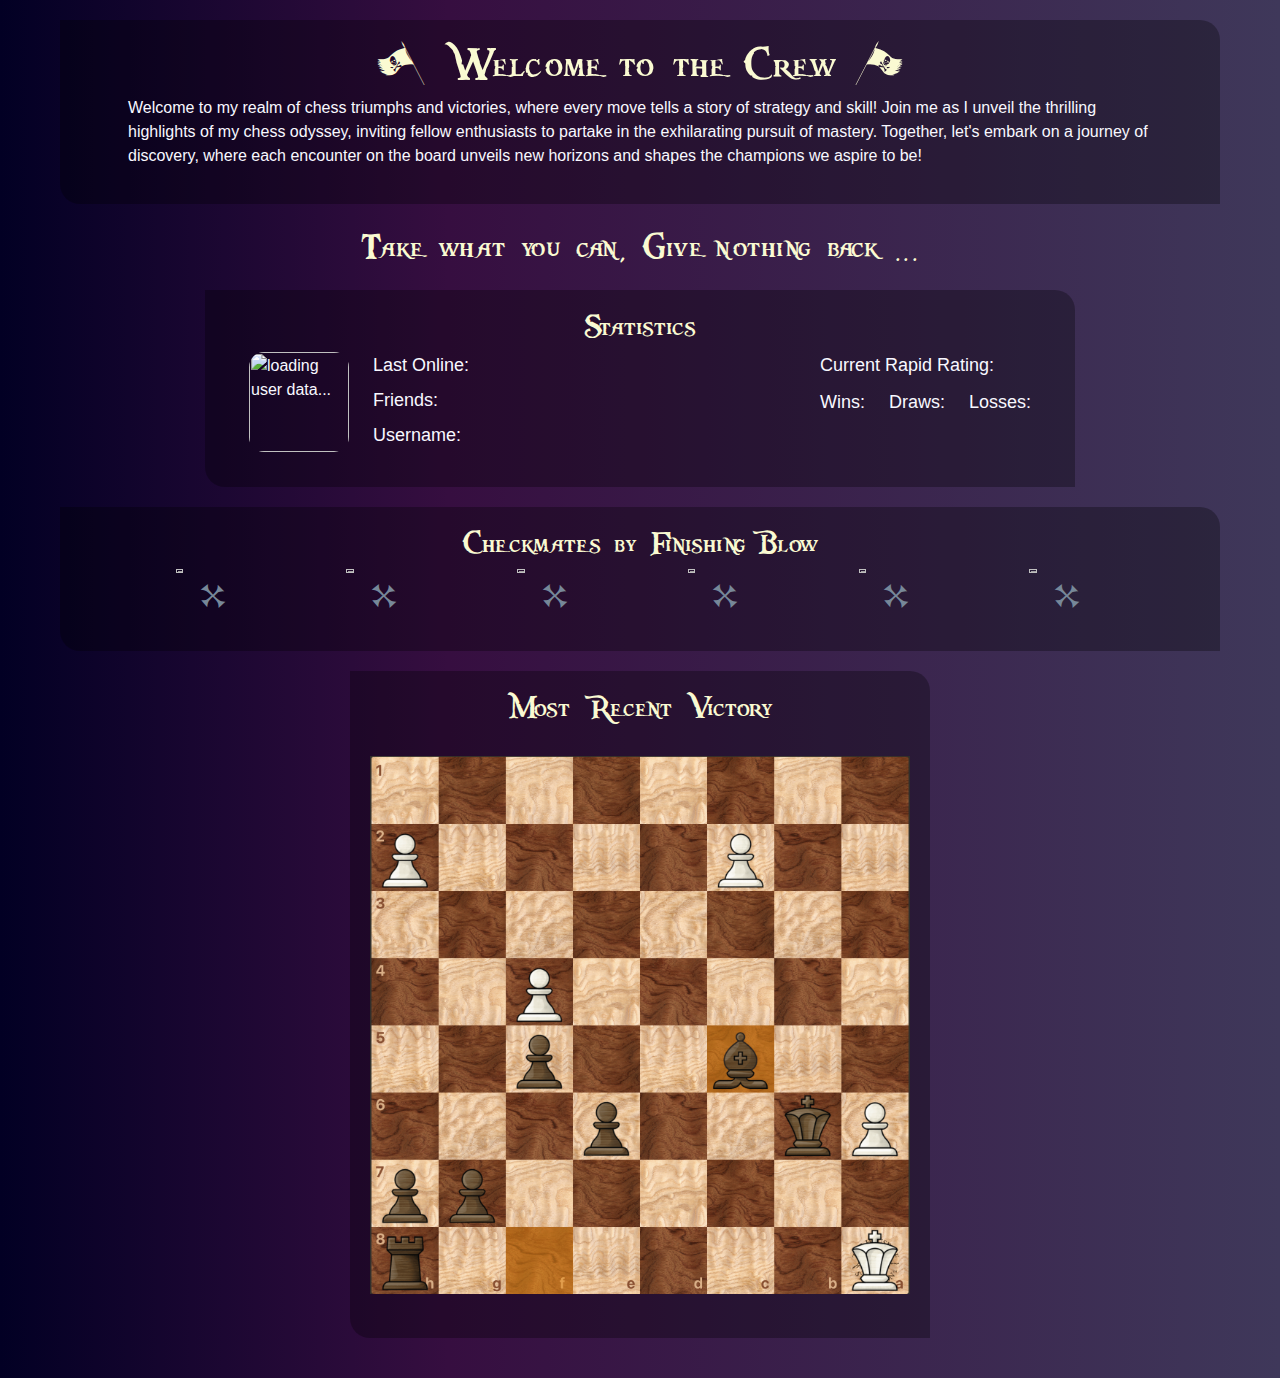
==== pages/index.html @ 41fadf85 "init commit" ====
<html>
    <head>
        <link rel="stylesheet" href="/assets/css/animation.css"/>
        <link rel="stylesheet" href="/assets/css//bootstrap/bootstrap.css"/>
        <link rel="stylesheet" href="/assets/css/custom.css"/>
    </head>
    
    <main>
        <body>
            <div class="section-bg">
                <h1 class="text-center"> <span class="flip pirate">#</span> Welcome to the Crew #</h1>
                <p class="mx-5">
                    Welcome to my realm of chess triumphs and victories, where every move tells a story of strategy and skill! Join me as I unveil the thrilling highlights of my chess odyssey, inviting fellow enthusiasts to partake in the exhilarating pursuit of mastery. Together, let's embark on a journey of discovery, where each encounter on the board unveils new horizons and shapes the champions we aspire to be!
                </p>
                <!-- <p class="text-end pirate fs-5 my-0 me-5" style="color: lightgoldenrodyellow">
                    Take what you can, give nothing back
                </p> -->
            </div>

            <!-- HERO IMAGE HERE -->
            <h2 class="text-center my-4"> Take what you can, Give nothing back ... </h2>

            <div class="section-bg mt-2 mx-auto w-75">
                <h3 class="text-center"> Statistics </h3>
                <div class="d-flex">
                    <div class="d-flex mb-2">
                        <div class="ms-4">
                            <img id="avi" alt="loading user data..."/>
                        </div>
                        <div class="ms-4 record">
                            <div>
                                Last Online: 
                                <span id="last-online" class="pirate" style="color: lightslategray;"></span>
                            </div>
                            <div class="mt-2">
                                Friends: 
                                <span id="friends" class="pirate" style="color: lightslategray;"></span>
                            </div>
                            <div class="mt-2">
                                Username: 
                                <span id="username" class="text-uppercase pirate" style="color: lightslategray;"></span>
                            </div>
                        </div>
                    </div>
                    <div class="mb-2 me-4 ms-auto">
                        <div class="record"> 
                            Current Rapid Rating:  
                            <span id="rating" class="pirate" style="color: lightslategray;"></span>
                        </div>
                        <div class="d-flex record mt-2">
                            <div> 
                                Wins: 
                                <span id="wins" class="pirate" style="color: green;"></span>
                            </div>
                            <div class="ms-4"> 
                                Draws: 
                                <span id="draws" class="pirate" style="color: lightslategray;"></span>
                            </div>
                            <div class="ms-4"> 
                                Losses: 
                                <span id="losses" class="pirate" style="color: red;"></span>
                            </div>
                        </div>
                    </div>

                </div>
            </div>

            <div class="section-bg">
                <h3 class="text-center"> Checkmates by Finishing Blow </h6>
                    <div class="d-flex justify-content-evenly ">
                        <div>
                            <img class="piece-icon shake"
                                src="https://images.chesscomfiles.com/chess-themes/pieces/tigers/150/wq.png"
                                onclick="window.location.href = '/?checkmates=queen'"
                            > <span id="wq" class="text-center fs-3 d-block pirate" style="color: lightslategray;"> * </span>
                        </div>
                        <div>
                            <img class="piece-icon shake"
                                src="https://images.chesscomfiles.com/chess-themes/pieces/tigers/150/wr.png"
                                onclick="window.location.href = '/?checkmates=rook'"
                            > <span id="wr" class="text-center fs-3 d-block pirate" style="color: lightslategray;"> * </span>
                        </div>
                        <div>
                            <img class="piece-icon shake"
                                src="https://images.chesscomfiles.com/chess-themes/pieces/tigers/150/wb.png"
                                onclick="window.location.href = '/?checkmates=bishop'"
                            > <span id="wb" class="text-center fs-3 d-block pirate" style="color: lightslategray;"> * </span>
                        </div>
                        <div>
                            <img class="piece-icon shake"
                                src="https://images.chesscomfiles.com/chess-themes/pieces/tigers/150/wn.png"
                                onclick="window.location.href = '/?checkmates=knight'"
                            > <span id="wn" class="text-center fs-3 d-block pirate" style="color: lightslategray;"> * </span>
                        </div>
                        <div>
                            <img class="piece-icon shake"
                                src="https://images.chesscomfiles.com/chess-themes/pieces/tigers/150/wp.png"
                                onclick="window.location.href = '/?checkmates=pawn'"
                            > <span id="wp" class="text-center fs-3 d-block pirate" style="color: lightslategray;"> * </span>
                        </div>
                        <div>
                            <img class="piece-icon shake"
                                src="https://images.chesscomfiles.com/chess-themes/pieces/tigers/150/wk.png"
                                onclick="window.location.href = '/?checkmates=king'"
                            > <span id="wk" class="text-center fs-3 d-block pirate" style="color: lightslategray;"> * </span>
                        </div>
                    </div>
            </div>

            <div class="section-bg w-50 mx-auto mt-2">
                <h3 class="text-center"> Most Recent Victory </h3>
                <img class="mx-auto w-100 mt-4 mb-4"
                    src="/assets/img/recent-win.png"
                >
            </div>
        </body>
    </main>
    <script>
        window.onload = () => {
            fetch('https://api.chess.com/pub/player/cplacke').then((res) => {
                res.json().then((data) => {
                    console.info({ data });
                    document.querySelector('#avi').setAttribute(
                        "src",
                        data.avatar
                    )
                    const active = new Date(0);
                    active.setUTCSeconds(data.last_online);
                    document.querySelector('#last-online').append(
                        active.toLocaleDateString()
                    )
                    document.querySelector('#friends').append(
                        data.followers
                    )
                    document.querySelector('#username').append(
                        data.username
                    )
                });
            });
            fetch('https://api.chess.com/pub/player/cplacke/stats').then((res) => {
                res.json().then((data) => {

                    document.querySelector('#rating').append(
                        data.chess_rapid.last.rating
                    )
                    document.querySelector('#wins').append(
                        data.chess_rapid.record.win
                    )
                    document.querySelector('#draws').append(
                        data.chess_rapid.record.draw
                    )
                    document.querySelector('#losses').append(
                        data.chess_rapid.record.loss
                    )
                });
            });
            
            fetch('https://api.chess.com/pub/player/cplacke/games/2024/03/pgn').then((res) => {
                res.text().then((data) => {
                    fetch('/pgn/parse', {
                        method: 'POST',
                        body: data
                    }).then((data) => {
                        data.json().then((mates) => {
                            document.querySelector('#wq').textContent = mates.mateByPeice.q || '*';
                            document.querySelector('#wr').textContent = mates.mateByPeice.r || '*';
                            document.querySelector('#wb').textContent = mates.mateByPeice.b || '*';
                            document.querySelector('#wn').textContent = mates.mateByPeice.n || '*';
                            document.querySelector('#wp').textContent = mates.mateByPeice.p || '*';
                            document.querySelector('#wk').textContent = mates.mateByPeice.k || '*';
                        })
                    })
                });
            });
        };
    </script>

</html>
---- assets/css/animation.css ----
@keyframes shake {
    0% {
        transform: rotate(0) scale(1);
    }
    25% {
        transform: rotate(-5deg) scale(1.1);
    }
    50% {
        transform: rotate(5deg) scale(1.1);
    }
    75% {
        transform: rotate(-3deg) scale(1.1);
    }
    100% {
        transform: rotate(0) scale(1.1);
    }
}

.shake:hover {
    animation: shake 0.5s ease-in-out;
    transform: scale(1.1);
}
---- assets/css/custom.css ----
* {
    font-family: Tahoma, 'Segoe UI', Geneva, Verdana, sans-serif;
    box-sizing: border-box;
    margin: 0;
    padding: 0;
}

@font-face {
    font-family: 'PiecesOfEight'; /* Name your font */
    src: url('/assets/font/pieces_of_eight.ttf') format('truetype'); /* Path to your font file */
    /* You can add more font formats here for better browser compatibility */
}

.pirate {
    font-family: 'PiecesOfEight';
}

body {
    background: linear-gradient(90deg, rgba(2,0,36,1) 0%, rgba(54,14,64,1) 35%, rgba(63,56,90,1) 100%) !important;
}

main {
    max-width: 1200px;
    margin: 0 auto;
    padding: 20px;
    color: ghostwhite;
}

h1, h2, h3, h4, h5, h6 {
    font-family: 'PiecesOfEight';
    color: lightgoldenrodyellow;
    transform: scale(1.2);
}

.section-bg {
    background-color: rgba(0, 0, 0, 0.3);
    border-radius: 0 20px;
    padding: 20px;
    margin-bottom: 20px;
}

.flip {
    transform: scaleX(-1);
    display: inline-block;
}

.record {
    font-size: large;
    margin-bottom: 10px;
}

.piece-icon {
	width: 10%;
	max-width: 150px;
	min-width: 75px;
	cursor: pointer;
	margin: auto;
	display: block;
}

#avi {
    height: 100px;
    border-radius: 15px;
}
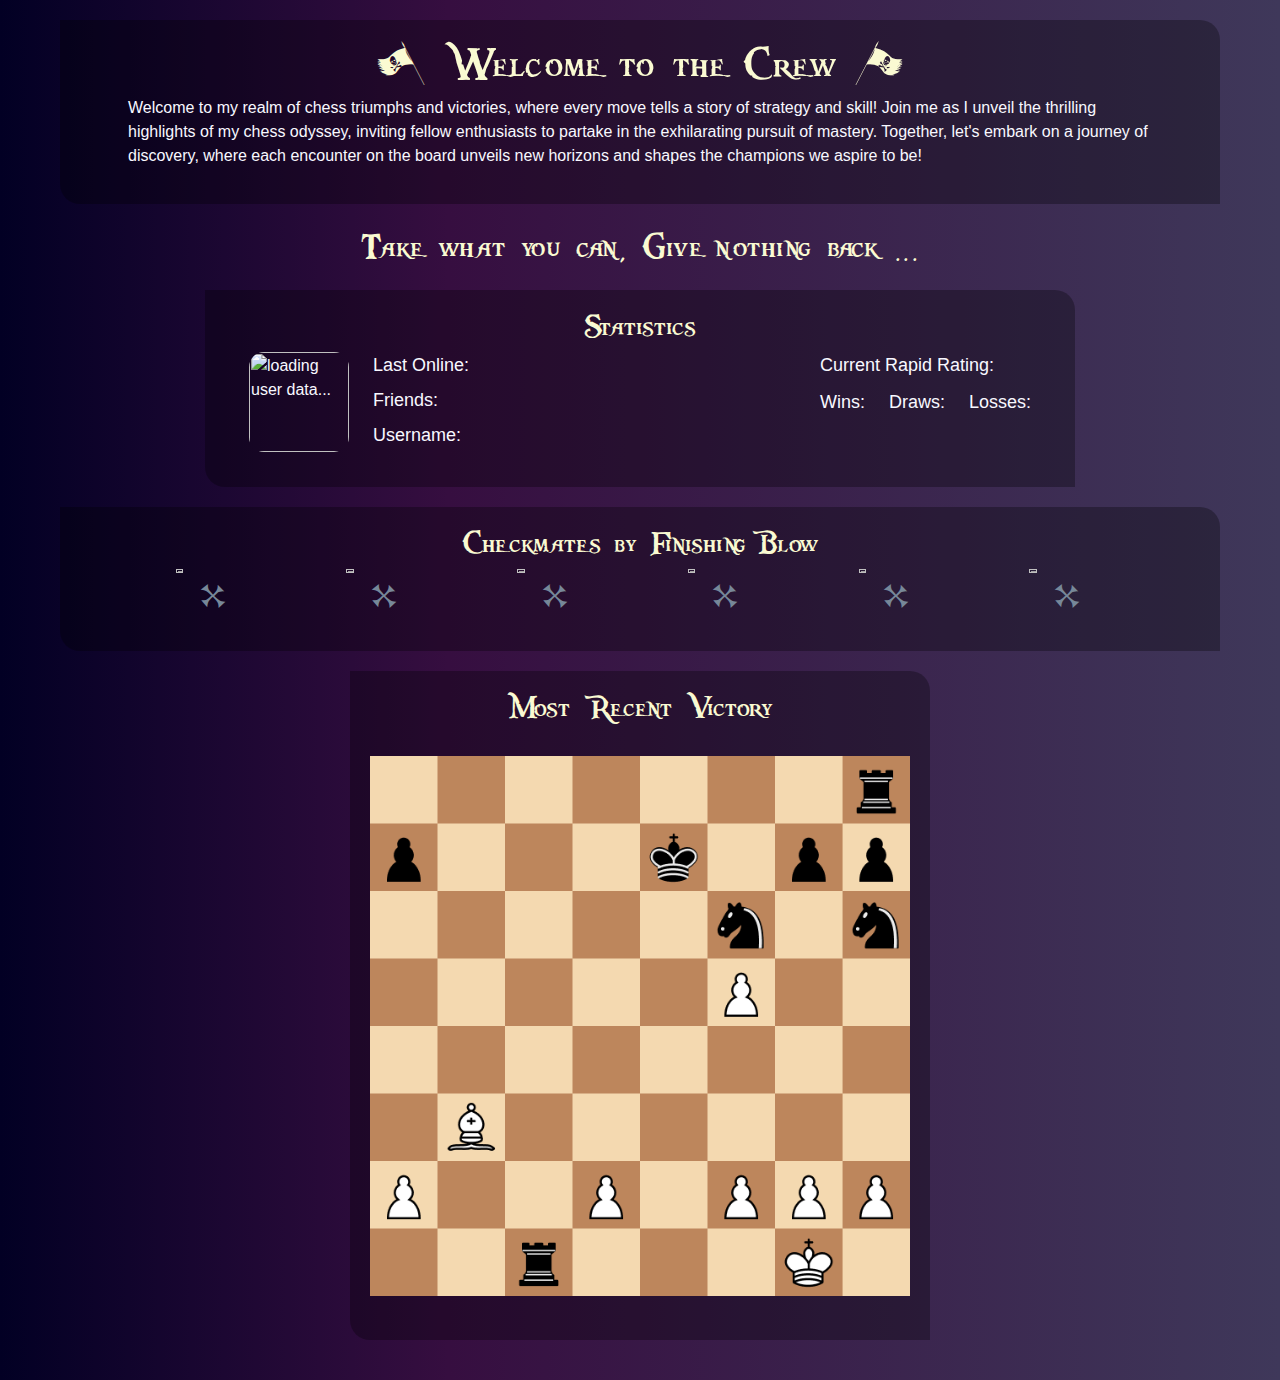
==== commit 54c62560: "add pgn to gif" ====
--- a/pages/index.html
+++ b/pages/index.html
@@ -20,7 +20,7 @@
             <!-- HERO IMAGE HERE -->
             <h2 class="text-center my-4"> Take what you can, Give nothing back ... </h2>
 
-            <div class="section-bg mt-2 mx-auto w-75">
+            <div class="section-bg scale mt-2 mx-auto w-75">
                 <h3 class="text-center"> Statistics </h3>
                 <div class="d-flex">
                     <div class="d-flex mb-2">
@@ -66,7 +66,7 @@
                 </div>
             </div>
 
-            <div class="section-bg">
+            <div class="section-bg scale">
                 <h3 class="text-center"> Checkmates by Finishing Blow </h6>
                     <div class="d-flex justify-content-evenly ">
                         <div>
@@ -108,10 +108,10 @@
                     </div>
             </div>
 
-            <div class="section-bg w-50 mx-auto mt-2">
+            <div class="section-bg scale w-50 mx-auto mt-2">
                 <h3 class="text-center"> Most Recent Victory </h3>
                 <img class="mx-auto w-100 mt-4 mb-4"
-                    src="/assets/img/recent-win.png"
+                    src="/assets/gif/game-104852791462.gif"
                 >
             </div>
         </body>
@@ -163,12 +163,12 @@
                         body: data
                     }).then((data) => {
                         data.json().then((mates) => {
-                            document.querySelector('#wq').textContent = mates.mateByPeice.q || '*';
-                            document.querySelector('#wr').textContent = mates.mateByPeice.r || '*';
-                            document.querySelector('#wb').textContent = mates.mateByPeice.b || '*';
-                            document.querySelector('#wn').textContent = mates.mateByPeice.n || '*';
-                            document.querySelector('#wp').textContent = mates.mateByPeice.p || '*';
-                            document.querySelector('#wk').textContent = mates.mateByPeice.k || '*';
+                            document.querySelector('#wq').textContent = mates.mateByPeice.q.count || '*';
+                            document.querySelector('#wr').textContent = mates.mateByPeice.r.count || '*';
+                            document.querySelector('#wb').textContent = mates.mateByPeice.b.count || '*';
+                            document.querySelector('#wn').textContent = mates.mateByPeice.n.count || '*';
+                            document.querySelector('#wp').textContent = mates.mateByPeice.p.count || '*';
+                            document.querySelector('#wk').textContent = mates.mateByPeice.k.count || '*';
                         })
                     })
                 });
--- a/assets/css/animation.css
+++ b/assets/css/animation.css
@@ -16,7 +16,21 @@
     }
 }
 
+@keyframes scale {
+    0% {
+        transform: rotate(0) scale(1);
+    }
+    100% {
+        transform: rotate(0) scale(1.03);
+    }
+}
+
 .shake:hover {
     animation: shake 0.5s ease-in-out;
     transform: scale(1.1);
 }
+
+.scale:hover {
+    animation: scale 0.25s;
+    transform: scale(1.03);
+}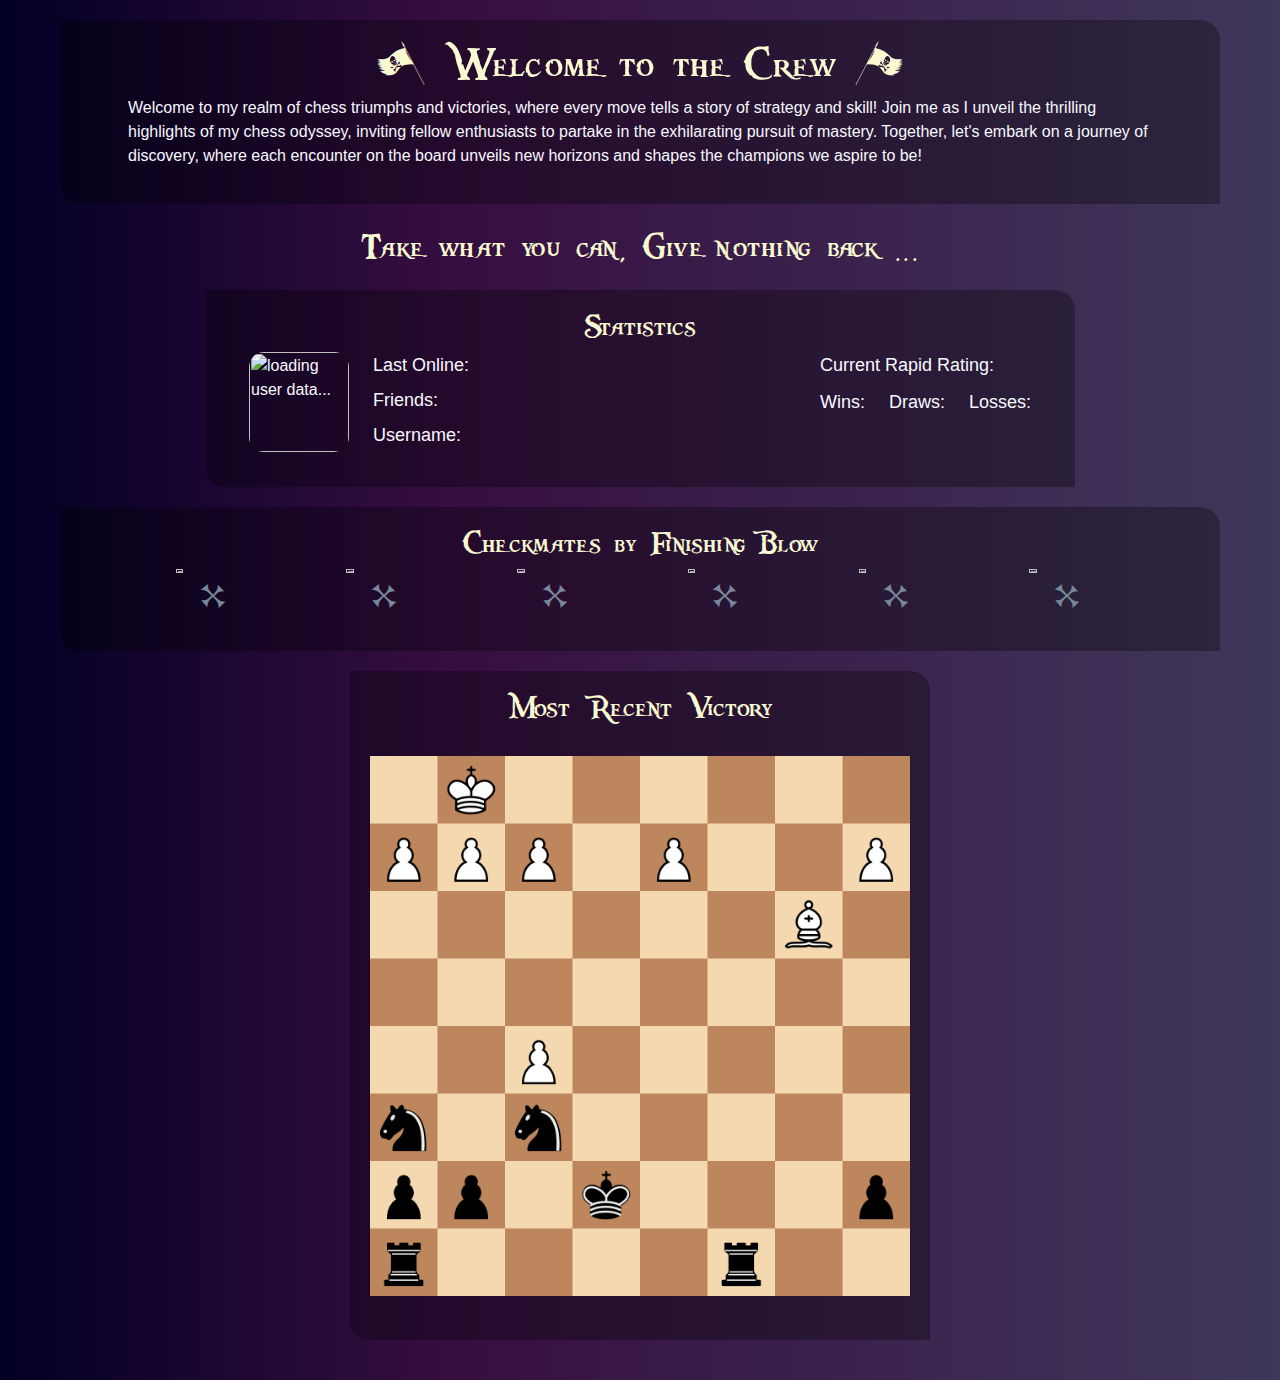
==== commit 3068e439: "refactor data service" ====
--- a/pages/index.html
+++ b/pages/index.html
@@ -3,6 +3,7 @@
         <link rel="stylesheet" href="/assets/css/animation.css"/>
         <link rel="stylesheet" href="/assets/css//bootstrap/bootstrap.css"/>
         <link rel="stylesheet" href="/assets/css/custom.css"/>
+        <script src="/pages/index.js"></script>
     </head>
     
     <main>
@@ -116,64 +117,5 @@
             </div>
         </body>
     </main>
-    <script>
-        window.onload = () => {
-            fetch('https://api.chess.com/pub/player/cplacke').then((res) => {
-                res.json().then((data) => {
-                    console.info({ data });
-                    document.querySelector('#avi').setAttribute(
-                        "src",
-                        data.avatar
-                    )
-                    const active = new Date(0);
-                    active.setUTCSeconds(data.last_online);
-                    document.querySelector('#last-online').append(
-                        active.toLocaleDateString()
-                    )
-                    document.querySelector('#friends').append(
-                        data.followers
-                    )
-                    document.querySelector('#username').append(
-                        data.username
-                    )
-                });
-            });
-            fetch('https://api.chess.com/pub/player/cplacke/stats').then((res) => {
-                res.json().then((data) => {
-
-                    document.querySelector('#rating').append(
-                        data.chess_rapid.last.rating
-                    )
-                    document.querySelector('#wins').append(
-                        data.chess_rapid.record.win
-                    )
-                    document.querySelector('#draws').append(
-                        data.chess_rapid.record.draw
-                    )
-                    document.querySelector('#losses').append(
-                        data.chess_rapid.record.loss
-                    )
-                });
-            });
-            
-            fetch('https://api.chess.com/pub/player/cplacke/games/2024/03/pgn').then((res) => {
-                res.text().then((data) => {
-                    fetch('/pgn/parse', {
-                        method: 'POST',
-                        body: data
-                    }).then((data) => {
-                        data.json().then((mates) => {
-                            document.querySelector('#wq').textContent = mates.mateByPeice.q.count || '*';
-                            document.querySelector('#wr').textContent = mates.mateByPeice.r.count || '*';
-                            document.querySelector('#wb').textContent = mates.mateByPeice.b.count || '*';
-                            document.querySelector('#wn').textContent = mates.mateByPeice.n.count || '*';
-                            document.querySelector('#wp').textContent = mates.mateByPeice.p.count || '*';
-                            document.querySelector('#wk').textContent = mates.mateByPeice.k.count || '*';
-                        })
-                    })
-                });
-            });
-        };
-    </script>
 
 </html>--- a/assets/css/animation.css
+++ b/assets/css/animation.css
@@ -16,21 +16,15 @@
     }
 }
 
-@keyframes scale {
-    0% {
-        transform: rotate(0) scale(1);
-    }
-    100% {
-        transform: rotate(0) scale(1.03);
-    }
+.scale {
+    transition: transform 0.3s ease; /* Add a transition effect to smoothly animate the scaling */
+}
+
+.scale:hover {
+    transform: scale(1.02); /* Scale the element to 120% on hover */
 }
 
 .shake:hover {
     animation: shake 0.5s ease-in-out;
     transform: scale(1.1);
-}
-
-.scale:hover {
-    animation: scale 0.25s;
-    transform: scale(1.03);
 }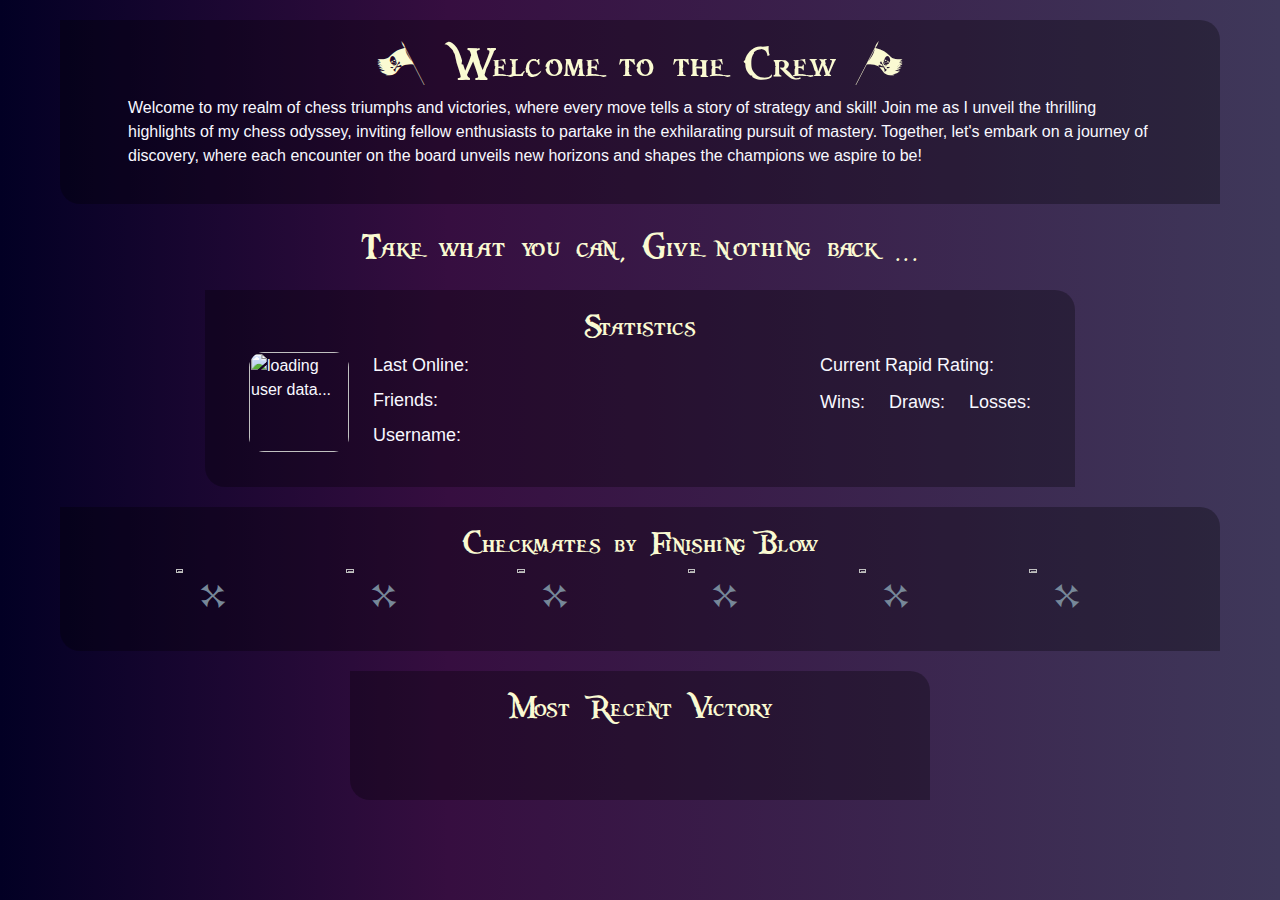
==== commit 00171643: "archive all old games and append on site load" ====
--- a/pages/index.html
+++ b/pages/index.html
@@ -13,9 +13,6 @@
                 <p class="mx-5">
                     Welcome to my realm of chess triumphs and victories, where every move tells a story of strategy and skill! Join me as I unveil the thrilling highlights of my chess odyssey, inviting fellow enthusiasts to partake in the exhilarating pursuit of mastery. Together, let's embark on a journey of discovery, where each encounter on the board unveils new horizons and shapes the champions we aspire to be!
                 </p>
-                <!-- <p class="text-end pirate fs-5 my-0 me-5" style="color: lightgoldenrodyellow">
-                    Take what you can, give nothing back
-                </p> -->
             </div>
 
             <!-- HERO IMAGE HERE -->
@@ -61,6 +58,11 @@
                                 Losses: 
                                 <span id="losses" class="pirate" style="color: red;"></span>
                             </div>
+                        </div>
+                        <div class="d-flex record mt-2" style="height: 20px;opacity: 0.5;">
+                            <div id="win-bar" style="background-color: green; border-radius: 5px 0 0 5px;"></div>
+                            <div id="draw-bar" style="background-color: lightslategray;"></div>
+                            <div id="loss-bar" style="background-color: darkred; border-radius: 0 5px 5px 0;"></div>
                         </div>
                     </div>
 
@@ -111,9 +113,7 @@
 
             <div class="section-bg scale w-50 mx-auto mt-2">
                 <h3 class="text-center"> Most Recent Victory </h3>
-                <img class="mx-auto w-100 mt-4 mb-4"
-                    src="/assets/gif/game-104852791462.gif"
-                >
+                <img id="recent-game" class="mx-auto w-100 mt-4 mb-4">
             </div>
         </body>
     </main>
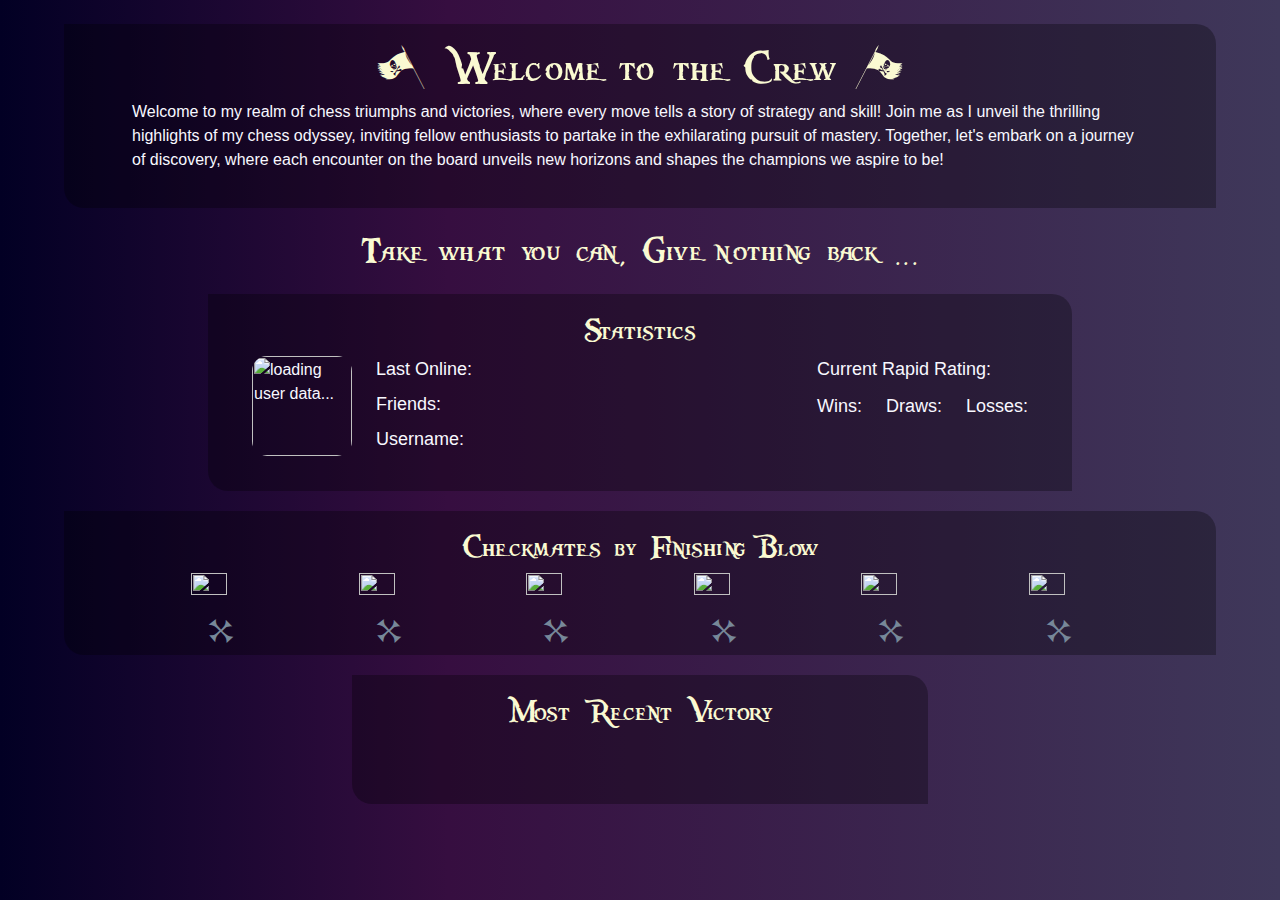
==== commit 36052a1e: "optimize for mobile?" ====
--- a/pages/index.html
+++ b/pages/index.html
@@ -1,16 +1,18 @@
 <html>
     <head>
+        <meta name="viewport" content="width=device-width, initial-scale=1.0"/> 
         <link rel="stylesheet" href="/assets/css/animation.css"/>
         <link rel="stylesheet" href="/assets/css//bootstrap/bootstrap.css"/>
         <link rel="stylesheet" href="/assets/css/custom.css"/>
+        <link rel="stylesheet" href="/assets/css/responsive.css"/>
         <script src="/pages/index.js"></script>
     </head>
     
-    <main>
+    <main class="p-2 p-lg-4">
         <body>
             <div class="section-bg">
                 <h1 class="text-center"> <span class="flip pirate">#</span> Welcome to the Crew #</h1>
-                <p class="mx-5">
+                <p class="mx-lg-5">
                     Welcome to my realm of chess triumphs and victories, where every move tells a story of strategy and skill! Join me as I unveil the thrilling highlights of my chess odyssey, inviting fellow enthusiasts to partake in the exhilarating pursuit of mastery. Together, let's embark on a journey of discovery, where each encounter on the board unveils new horizons and shapes the champions we aspire to be!
                 </p>
             </div>
@@ -18,14 +20,14 @@
             <!-- HERO IMAGE HERE -->
             <h2 class="text-center my-4"> Take what you can, Give nothing back ... </h2>
 
-            <div class="section-bg scale mt-2 mx-auto w-75">
+            <div class="section-bg scale mt-2 mx-auto w-sm-100 w-md-75">
                 <h3 class="text-center"> Statistics </h3>
-                <div class="d-flex">
+                <div class="d-sm-flex">
                     <div class="d-flex mb-2">
                         <div class="ms-4">
                             <img id="avi" alt="loading user data..."/>
                         </div>
-                        <div class="ms-4 record">
+                        <div class="ms-auto ms-sm-4 record">
                             <div>
                                 Last Online: 
                                 <span id="last-online" class="pirate" style="color: lightslategray;"></span>
@@ -40,7 +42,7 @@
                             </div>
                         </div>
                     </div>
-                    <div class="mb-2 me-4 ms-auto">
+                    <div class="mb-2 me-sm-4 ms-auto">
                         <div class="record"> 
                             Current Rapid Rating:  
                             <span id="rating" class="pirate" style="color: lightslategray;"></span>
@@ -111,7 +113,7 @@
                     </div>
             </div>
 
-            <div class="section-bg scale w-50 mx-auto mt-2">
+            <div class="section-bg scale w-sm-100 w-md-50 mx-auto mt-2">
                 <h3 class="text-center"> Most Recent Victory </h3>
                 <img id="recent-game" class="mx-auto w-100 mt-4 mb-4">
             </div>
--- a/assets/css/custom.css
+++ b/assets/css/custom.css
@@ -3,6 +3,7 @@
     box-sizing: border-box;
     margin: 0;
     padding: 0;
+    scrollbar-width: 0;
 }
 
 @font-face {
@@ -22,14 +23,12 @@
 main {
     max-width: 1200px;
     margin: 0 auto;
-    padding: 20px;
     color: ghostwhite;
 }
 
 h1, h2, h3, h4, h5, h6 {
     font-family: 'PiecesOfEight';
     color: lightgoldenrodyellow;
-    transform: scale(1.2);
 }
 
 .section-bg {
@@ -50,9 +49,9 @@
 }
 
 .piece-icon {
-	width: 10%;
+	width: 60%;
 	max-width: 150px;
-	min-width: 75px;
+	min-width: 60px;
 	cursor: pointer;
 	margin: auto;
 	display: block;
--- a/assets/css/responsive.css
+++ b/assets/css/responsive.css
@@ -0,0 +1,36 @@
+@media (min-width: 576px) {
+    .w-sm-100 { width: 100%; }
+    .w-sm-75 { width: 75%; }
+    .w-sm-50 { width: 50%; }
+    .w-sm-25 { width: 25%; }
+    /* h1, h2, h3, h4, h5, h6 {
+        transform: scale(1.2);
+    } */
+}
+@media (min-width: 768px) {
+    .w-md-100 { width: 100%; }
+    .w-md-75 { width: 75%; }
+    .w-md-50 { width: 50%; }
+    .w-md-25 { width: 25%; }
+    h1, h2, h3, h4, h5, h6 {
+        transform: scale(1.2);
+    }
+}
+@media (min-width: 992px) {
+    .w-lg-100 { width: 100%; }
+    .w-lg-75 { width: 75%; }
+    .w-lg-50 { width: 50%; }
+    .w-lg-25 { width: 25%; }
+}
+@media (min-width: 1200px) {
+    .w-xl-100 { width: 100%; }
+    .w-xl-75 { width: 75%; }
+    .w-xl-50 { width: 50%; }
+    .w-xl-25 { width: 25%; }
+}
+@media (min-width: 1400px) {
+    .w-xx-100 { width: 100%; }
+    .w-xx-75 { width: 75%; }
+    .w-xx-50 { width: 50%; }
+    .w-xx-25 { width: 25%; }
+}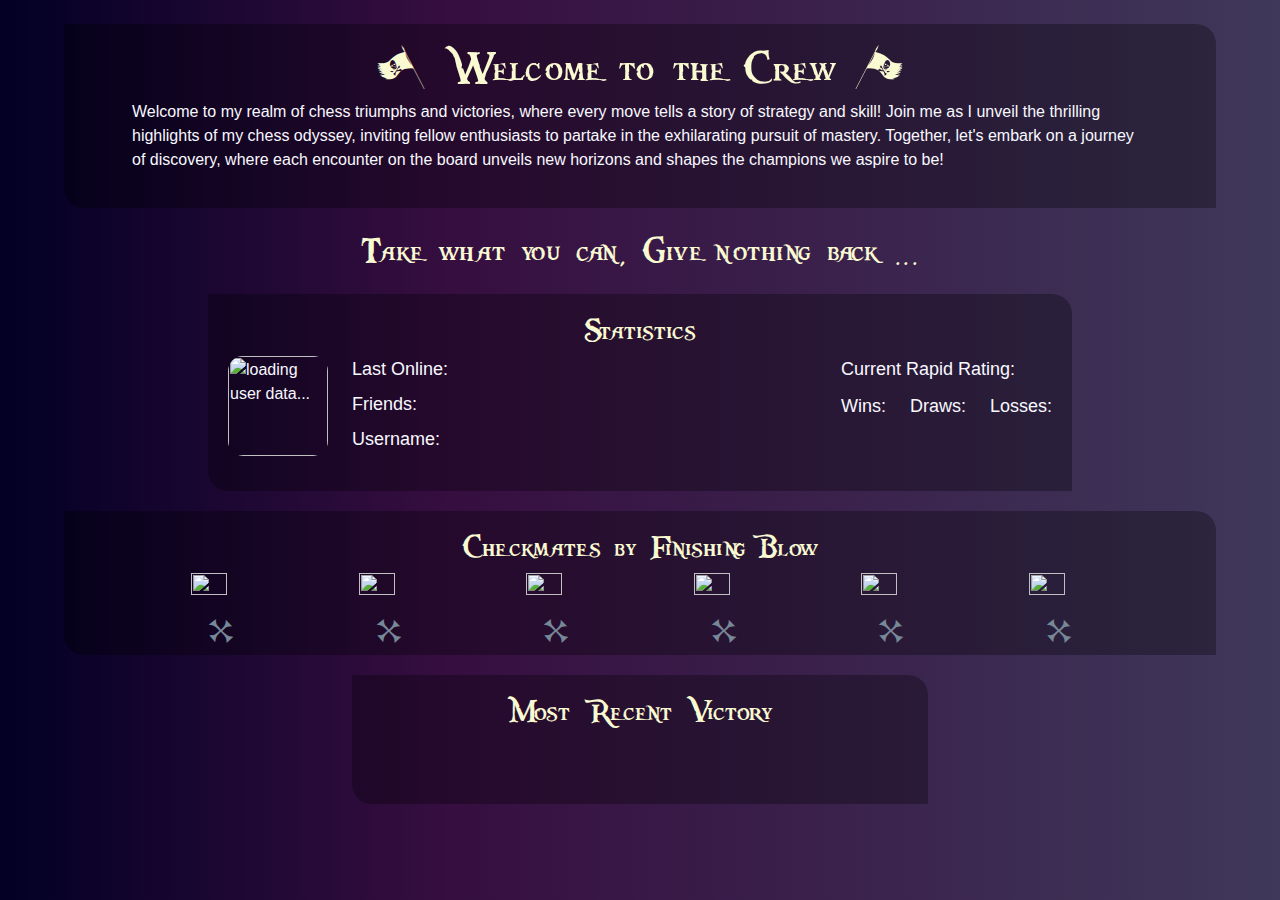
==== commit 70d31d0a: "refactor some and add gitignore; extracts username to config" ====
--- a/pages/index.html
+++ b/pages/index.html
@@ -5,6 +5,7 @@
         <link rel="stylesheet" href="/assets/css//bootstrap/bootstrap.css"/>
         <link rel="stylesheet" href="/assets/css/custom.css"/>
         <link rel="stylesheet" href="/assets/css/responsive.css"/>
+        <script>let USERNAME = "{{USERNAME}}" </script>
         <script src="/pages/index.js"></script>
     </head>
     
@@ -24,7 +25,7 @@
                 <h3 class="text-center"> Statistics </h3>
                 <div class="d-sm-flex">
                     <div class="d-flex mb-2">
-                        <div class="ms-4">
+                        <div>
                             <img id="avi" alt="loading user data..."/>
                         </div>
                         <div class="ms-auto ms-sm-4 record">
@@ -42,7 +43,7 @@
                             </div>
                         </div>
                     </div>
-                    <div class="mb-2 me-sm-4 ms-auto">
+                    <div class="mb-2 ps-md-2 ms-auto">
                         <div class="record"> 
                             Current Rapid Rating:  
                             <span id="rating" class="pirate" style="color: lightslategray;"></span>
--- a/assets/css/responsive.css
+++ b/assets/css/responsive.css
@@ -3,9 +3,6 @@
     .w-sm-75 { width: 75%; }
     .w-sm-50 { width: 50%; }
     .w-sm-25 { width: 25%; }
-    /* h1, h2, h3, h4, h5, h6 {
-        transform: scale(1.2);
-    } */
 }
 @media (min-width: 768px) {
     .w-md-100 { width: 100%; }
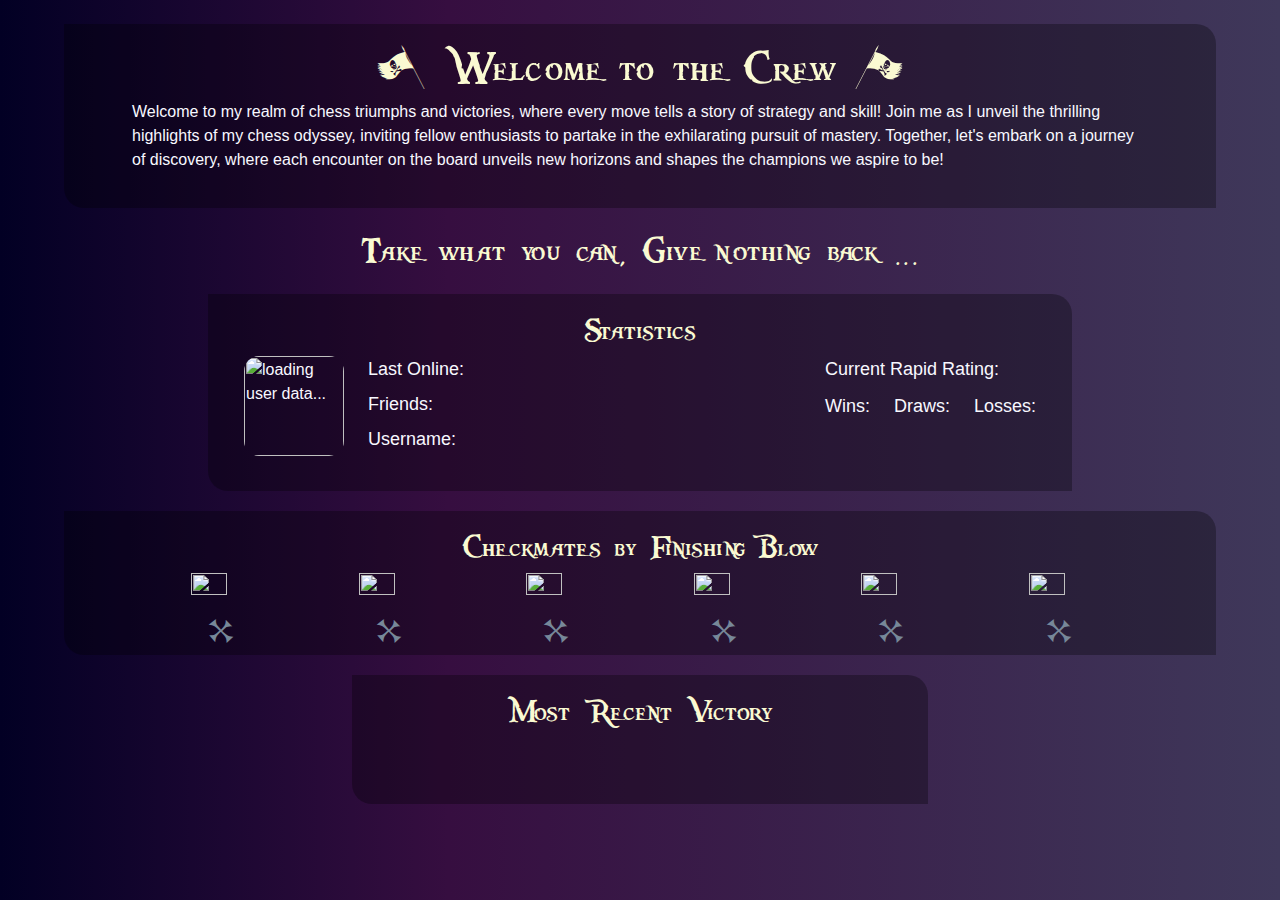
==== commit f25ac5aa: "fix spacing" ====
--- a/pages/index.html
+++ b/pages/index.html
@@ -23,7 +23,7 @@
 
             <div class="section-bg scale mt-2 mx-auto w-sm-100 w-md-75">
                 <h3 class="text-center"> Statistics </h3>
-                <div class="d-sm-flex">
+                <div class="d-sm-flex mx-md-3">
                     <div class="d-flex mb-2">
                         <div>
                             <img id="avi" alt="loading user data..."/>
